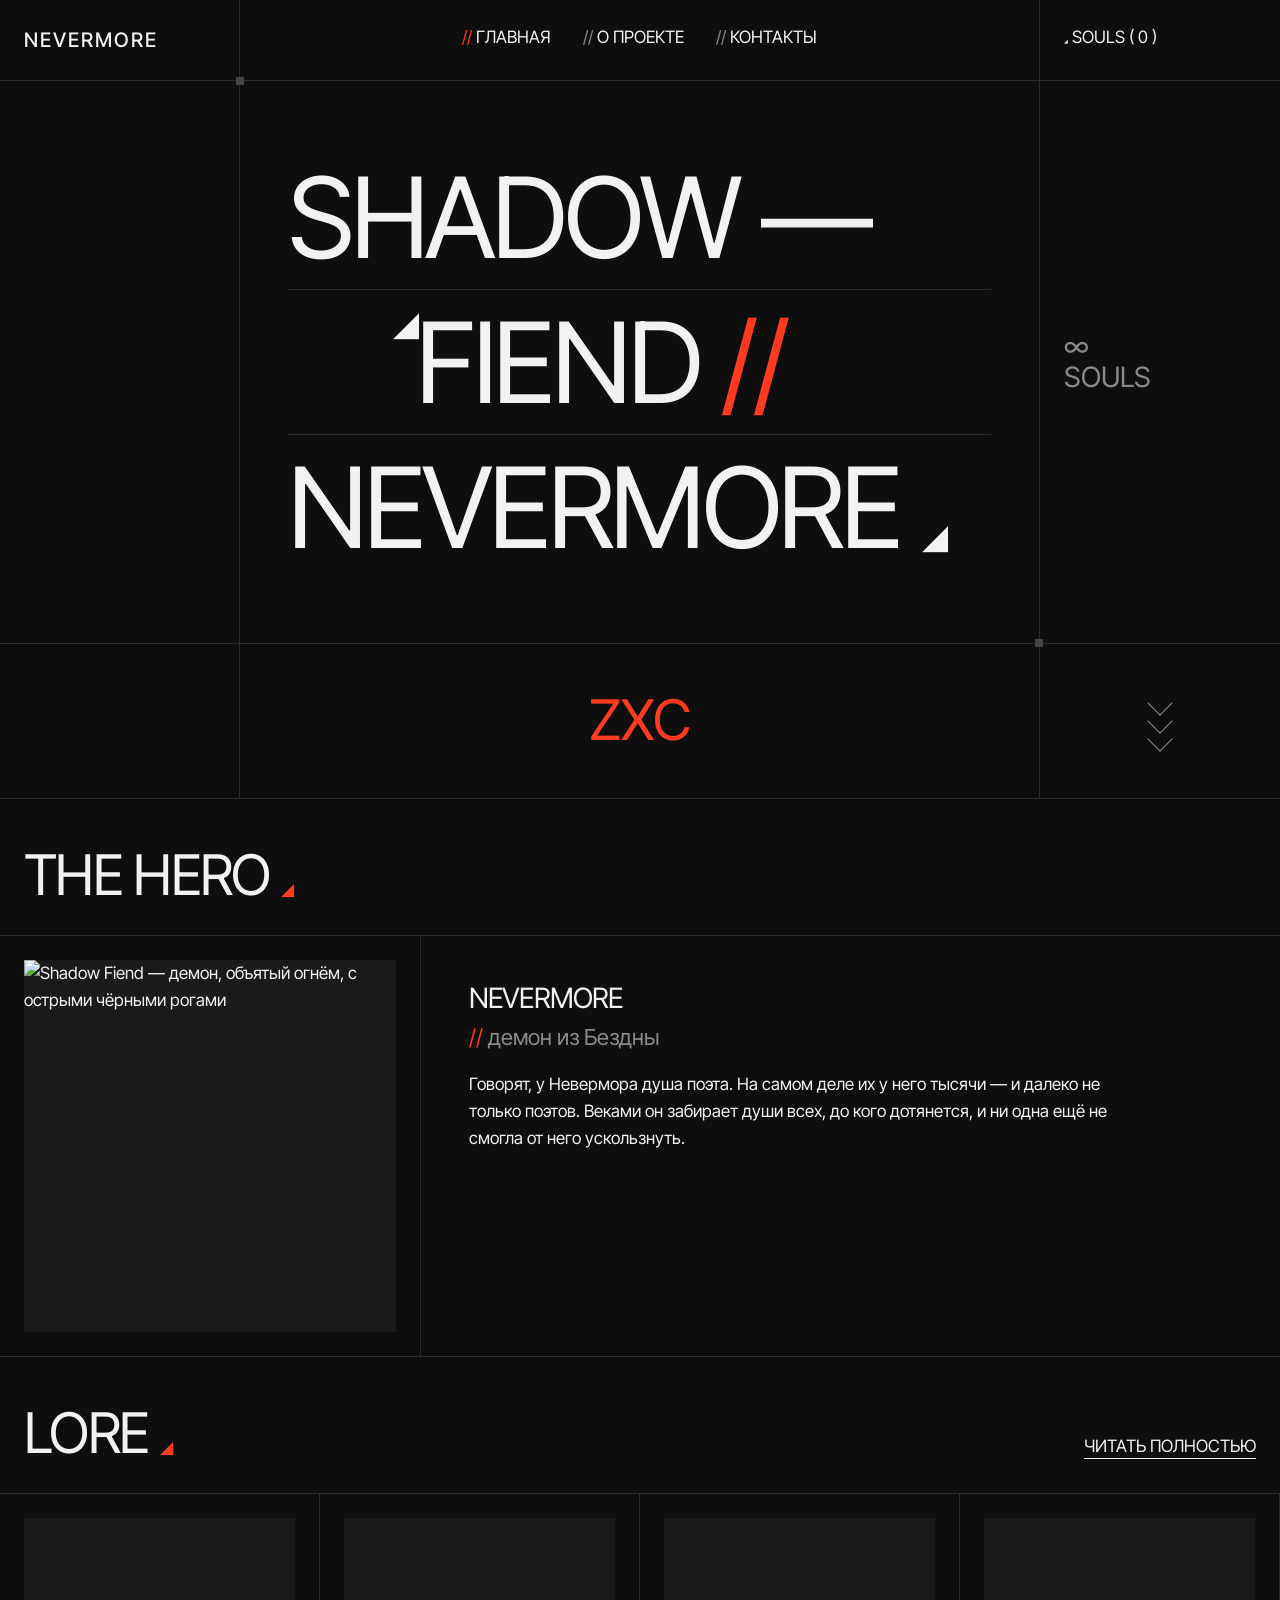
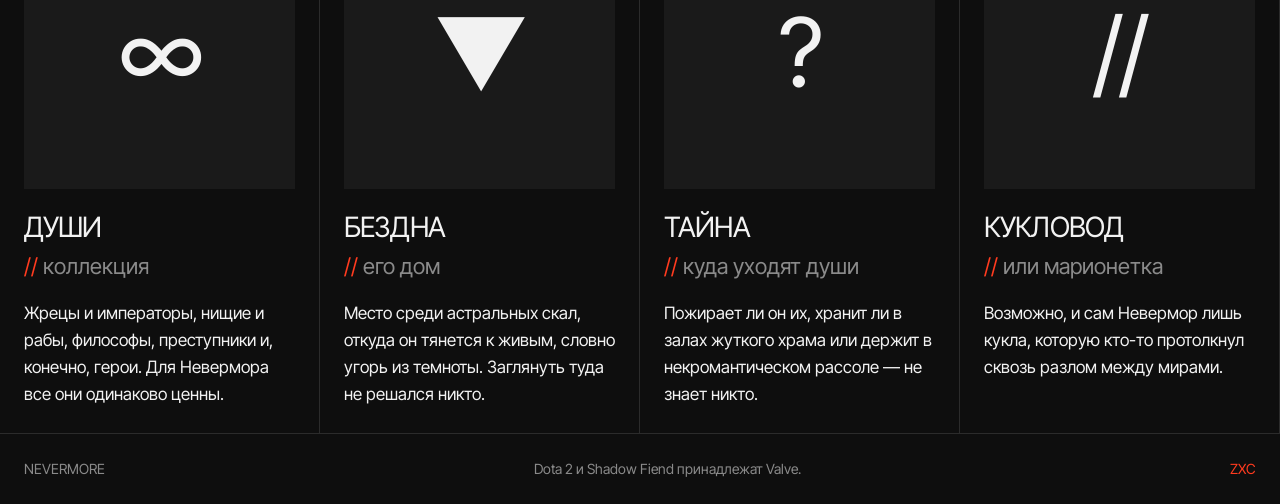
==== index.html @ dd387177 "Add files via upload" ====
<!doctype html>
<html lang="ru">
<head>
  <meta charset="UTF-8">
  <meta name="viewport" content="width=device-width, initial-scale=1.0">
  <title>Shadow Fiend — Главная</title>

  <!-- Шрифт Inter Tight: узкий гротеск, поддерживает русские буквы -->
  <link rel="preconnect" href="https://fonts.googleapis.com">
  <link rel="preconnect" href="https://fonts.gstatic.com" crossorigin>
  <link href="https://fonts.googleapis.com/css2?family=Inter+Tight:wght@400;500&display=swap" rel="stylesheet">

  <link rel="stylesheet" href="style.css">
</head>
<body>

  <!-- ШАПКА: три клетки — логотип, меню, счётчик -->
  <header class="header">
    <a class="logo" href="index.html">NEVERMORE</a>
    <nav class="nav">
      <a href="index.html" class="active"><span class="slash">//</span> Главная</a>
      <a href="about.html"><span class="slash">//</span> О проекте</a>
      <a href="contacts.html"><span class="slash">//</span> Контакты</a>
    </nav>
    <div class="header-side"><span class="tri">◢</span> SOULS ( 0 )</div>
  </header>

  <main>
    <!-- ПЕРВЫЙ ЭКРАН: сетка из 3 колонок и 2 строк -->
    <section class="hero">
      <div class="hero-empty"></div>

      <div class="hero-main">
        <span class="mark mark-top"></span>
        <span class="mark mark-bottom"></span>
        <h1>
          <span class="line">SHADOW —</span>
          <span class="line line-shift"><span class="tri">◢</span>FIEND <span class="accent">//</span></span>
          <span class="line">NEVERMORE <span class="tri">◢</span></span>
        </h1>
      </div>

      <div class="hero-count">∞<br>SOULS</div>

      <div class="hero-empty"></div>
      <div class="zxc">ZXC</div>
      <div class="chevrons">
        <span class="chevron"></span>
        <span class="chevron"></span>
        <span class="chevron"></span>
      </div>
    </section>

    <!-- О ГЕРОЕ: картинка + текст -->
    <section class="section">
      <div class="section-head">
        <h2>THE HERO <span class="tri accent">◢</span></h2>
      </div>
      <div class="hero-card">
        <div class="pic">
          <img src="img/shadow_fiend.jpg" alt="Shadow Fiend — демон, объятый огнём, с острыми чёрными рогами">
        </div>
        <div class="hero-card-text">
          <h3>Nevermore</h3>
          <p class="meta"><span class="accent">//</span> демон из Бездны</p>
          <p>Говорят, у Невермора душа поэта. На самом деле их у него тысячи — и далеко не только поэтов. Веками он забирает души всех, до кого дотянется, и ни одна ещё не смогла от него ускользнуть.</p>
        </div>
      </div>
    </section>

    <!-- ЛОР: 4 карточки -->
    <section class="section">
      <div class="section-head">
        <h2>LORE <span class="tri accent">◢</span></h2>
        <a class="link-all" href="about.html">Читать полностью</a>
      </div>
      <div class="cards">
        <article class="card">
          <div class="pic glyph">∞</div>
          <h3>Души</h3>
          <p class="meta"><span class="accent">//</span> коллекция</p>
          <p>Жрецы и императоры, нищие и рабы, философы, преступники и, конечно, герои. Для Невермора все они одинаково ценны.</p>
        </article>
        <article class="card">
          <div class="pic glyph">▼</div>
          <h3>Бездна</h3>
          <p class="meta"><span class="accent">//</span> его дом</p>
          <p>Место среди астральных скал, откуда он тянется к живым, словно угорь из темноты. Заглянуть туда не решался никто.</p>
        </article>
        <article class="card">
          <div class="pic glyph">?</div>
          <h3>Тайна</h3>
          <p class="meta"><span class="accent">//</span> куда уходят души</p>
          <p>Пожирает ли он их, хранит ли в залах жуткого храма или держит в некромантическом рассоле — не знает никто.</p>
        </article>
        <article class="card">
          <div class="pic glyph">//</div>
          <h3>Кукловод</h3>
          <p class="meta"><span class="accent">//</span> или марионетка</p>
          <p>Возможно, и сам Невермор лишь кукла, которую кто-то протолкнул сквозь разлом между мирами.</p>
        </article>
      </div>
    </section>
  </main>

  <footer class="footer">
    <span>NEVERMORE</span>
    <span>Dota 2 и Shadow Fiend принадлежат Valve.</span>
    <span class="accent">ZXC</span>
  </footer>

</body>
</html>
---- style.css ----
/* =========================================
   1. ЦВЕТА — все в одном месте
   ========================================= */
:root {
  --bg: #0e0e0e;      /* фон страницы */
  --cell: #1a1a1a;    /* фон под картинками */
  --line: #2b2b2b;    /* тонкие линии сетки */
  --text: #f2f2f2;    /* основной текст */
  --muted: #8a8a8a;   /* серый текст и «//» в меню */
  --accent: #ff3b1f;  /* красно-оранжевый акцент */
}

/* =========================================
   2. БАЗА
   ========================================= */
* { box-sizing: border-box; }

body {
  margin: 0;
  font-family: "Inter Tight", Arial, sans-serif;
  font-size: 17px;
  line-height: 1.6;
  color: var(--text);
  background: var(--bg);
  overflow-x: hidden;   /* чтобы квадратики-метки не давали прокрутку вбок */
}

/* Все крупные заголовки — капсом, плотно, без жирности */
h1, h2, h3 {
  margin: 0;
  font-weight: 400;
  line-height: 1;
  letter-spacing: -0.03em;
  text-transform: uppercase;
}
h1 { font-size: 48px; }
h2 { font-size: 32px; }
h3 { font-size: 28px; }

p { margin: 0; max-width: 640px; }

a { color: var(--text); }
a:focus-visible { outline: 2px solid var(--accent); outline-offset: 3px; }

img { max-width: 100%; display: block; }

/* Маленькие повторяющиеся элементы */
.accent { color: var(--accent); }
.tri { font-size: 0.3em; }          /* треугольничек ◢ */
.slash { color: var(--muted); }     /* «//» перед пунктами меню */

/* =========================================
   3. ШАПКА
   На телефоне клетки идут друг под другом,
   на ПК — в три колонки (см. блок 9).
   ========================================= */
.header {
  display: grid;
  border-bottom: 1px solid var(--line);
}

.logo,
.nav,
.header-side {
  padding: 24px;
}

.logo {
  font-size: 20px;
  font-weight: 500;
  letter-spacing: 0.1em;
  text-decoration: none;
  border-bottom: 1px solid var(--line);
}

.nav {
  display: flex;
  flex-wrap: wrap;
  gap: 16px 32px;
  border-bottom: 1px solid var(--line);
}

.nav a {
  text-decoration: none;
  text-transform: uppercase;
}

/* Текущая страница и наведение: «//» становится красным */
.nav a.active .slash,
.nav a:hover .slash {
  color: var(--accent);
}

.header-side { text-transform: uppercase; }

/* =========================================
   4. ПЕРВЫЙ ЭКРАН
   ========================================= */
.hero {
  display: grid;
}

.hero > * {
  border-bottom: 1px solid var(--line);
}

.hero-empty { display: none; }   /* пустые клетки нужны только на ПК */

.hero-main {
  position: relative;   /* чтобы метки .mark вставали по углам этой клетки */
  padding: 48px 24px;
}

/* Каждая строка заголовка — отдельный блок с линией снизу */
.line {
  display: block;
  padding: 16px 0;
  border-bottom: 1px solid var(--line);
}
.line:last-child { border-bottom: none; }

.line-shift { padding-left: 15%; }       /* «лесенка» */
.line-shift .tri { vertical-align: top; }

/* Квадратики на пересечениях линий */
.mark {
  position: absolute;
  width: 8px;
  height: 8px;
  background: #444;
}
.mark-top    { top: -4px;    left: -4px; }
.mark-bottom { bottom: -4px; right: -4px; }

.hero-count {
  padding: 24px;
  font-size: 28px;
  line-height: 1.1;
  color: var(--muted);
  text-transform: uppercase;
  display: flex;
  align-items: center;
}

.zxc {
  padding: 32px 24px;
  font-size: 56px;
  text-align: center;
  color: var(--accent);
}

/* Стрелки вниз: квадрат с двумя рамками, повёрнутый на 45° */
.chevrons {
  display: flex;
  flex-direction: column;
  align-items: center;
  justify-content: center;
  padding: 24px;
}
.chevron {
  width: 18px;
  height: 18px;
  border-right: 1.5px solid var(--muted);
  border-bottom: 1.5px solid var(--muted);
  transform: rotate(45deg);
}

/* =========================================
   5. РАЗДЕЛЫ
   ========================================= */
.section-head {
  display: flex;
  justify-content: space-between;
  align-items: flex-end;
  gap: 16px;
  padding: 48px 24px 32px;
  border-bottom: 1px solid var(--line);
}

.link-all {
  text-transform: uppercase;
  text-underline-offset: 6px;
  white-space: nowrap;
}
.link-all:hover { color: var(--accent); }

/* Серый квадрат под картинку или большой символ */
.pic {
  aspect-ratio: 1;
  background: var(--cell);
  display: flex;
  align-items: center;
  justify-content: center;
  overflow: hidden;
}
.pic img {
  width: 100%;
  height: 100%;
  object-fit: cover;
}

/* Большой символ вместо картинки в карточке */
.glyph {
  font-size: 96px;
  letter-spacing: -0.04em;
}

.meta {
  margin: 8px 0 16px;
  font-size: 22px;
  color: var(--muted);
}

/* Блок «о герое»: картинка + текст */
.hero-card {
  display: grid;
  border-bottom: 1px solid var(--line);
}
.hero-card .pic { margin: 24px; }
.hero-card-text { padding: 24px; }

/* =========================================
   6. КАРТОЧКИ СПОСОБНОСТЕЙ
   auto-fit + minmax = браузер сам решает,
   сколько карточек влезет в ряд (не уже 240px).
   ========================================= */
.cards {
  display: grid;
  grid-template-columns: repeat(auto-fit, minmax(240px, 1fr));
}

.card {
  padding: 24px;
  border-right: 1px solid var(--line);
  border-bottom: 1px solid var(--line);
}
.card .pic { margin-bottom: 24px; }

/* =========================================
   7. СТРАНИЦЫ «О ПРОЕКТЕ» И «КОНТАКТЫ»
   ========================================= */
.page-title {
  padding: 64px 24px 32px;
  border-bottom: 1px solid var(--line);
}

.row {
  display: grid;
  gap: 16px;
  padding: 32px 24px;
  border-bottom: 1px solid var(--line);
}
.row h2 { font-size: 24px; }

.list { margin: 0; padding-left: 20px; }
.list li { margin-bottom: 8px; }
.list li::marker { color: var(--accent); }

.row a { text-underline-offset: 5px; }
.row a:hover { color: var(--accent); }

/* =========================================
   8. ПОДВАЛ
   ========================================= */
.footer {
  display: flex;
  flex-wrap: wrap;
  justify-content: space-between;
  gap: 16px;
  padding: 24px;
  font-size: 14px;
  color: var(--muted);
}

/* =========================================
   9. АДАПТИВ: экраны от 1024px (ПК)
   Здесь включаем сетку в три колонки.
   ========================================= */
@media (min-width: 1024px) {
  h1 { font-size: 112px; }
  h2 { font-size: 56px; }

  /* Три колонки: 240px | всё остальное | 240px */
  .header,
  .hero {
    grid-template-columns: 240px 1fr 240px;
  }

  .logo,
  .nav {
    border-bottom: none;
    border-right: 1px solid var(--line);
  }
  .nav { justify-content: center; }

  .hero-empty { display: block; }
  .hero-empty,
  .hero-main,
  .zxc {
    border-right: 1px solid var(--line);
  }
  .hero-main { padding: 64px 48px; }

  .hero-card { grid-template-columns: 420px 1fr; }
  .hero-card-text {
    border-left: 1px solid var(--line);
    padding: 48px;
  }

  .row { grid-template-columns: 340px 1fr; }
}
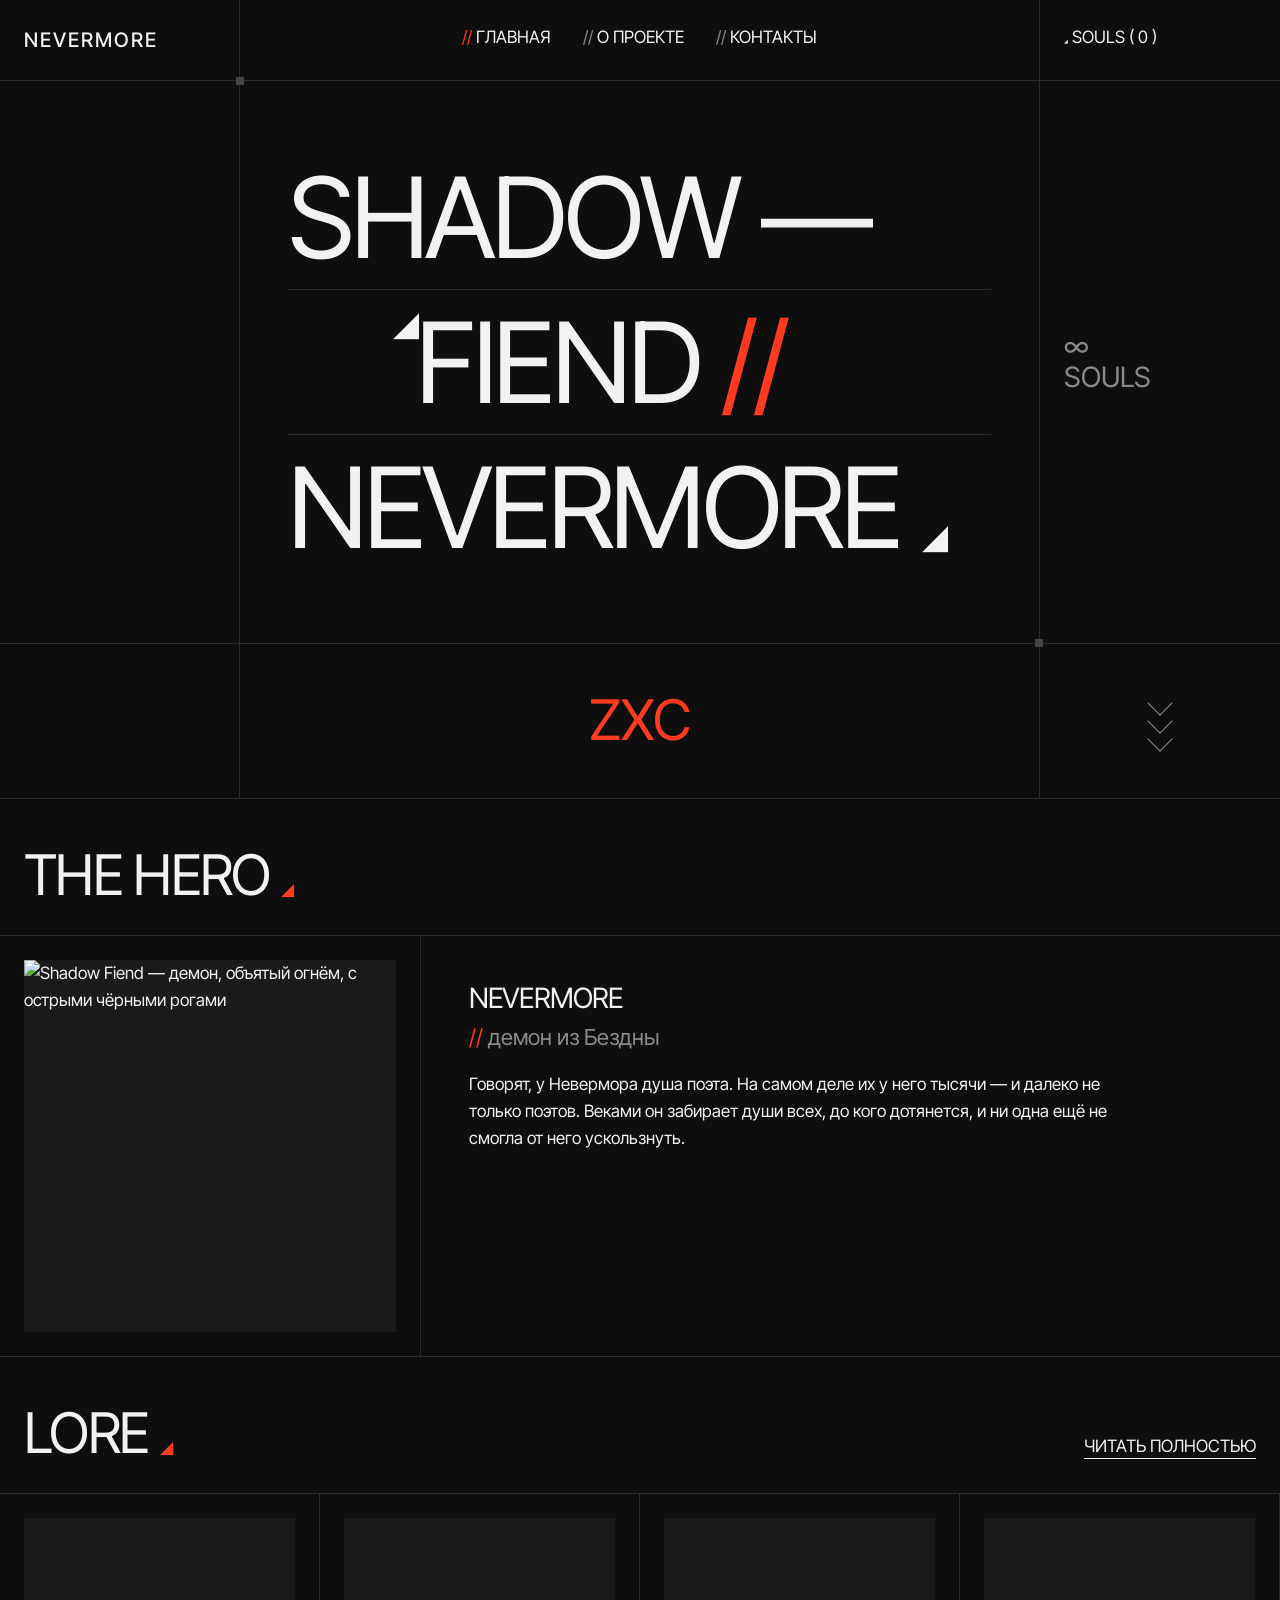
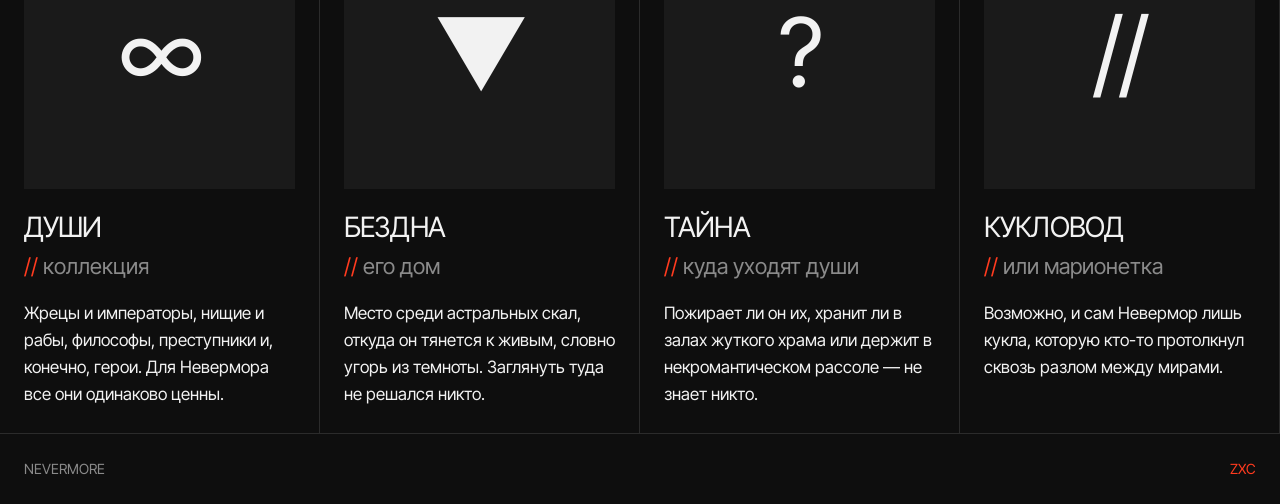
==== commit 48b93fed: "Update index.html" ====
--- a/index.html
+++ b/index.html
@@ -105,7 +105,7 @@
 
   <footer class="footer">
     <span>NEVERMORE</span>
-    <span>Dota 2 и Shadow Fiend принадлежат Valve.</span>
+    
     <span class="accent">ZXC</span>
   </footer>
 
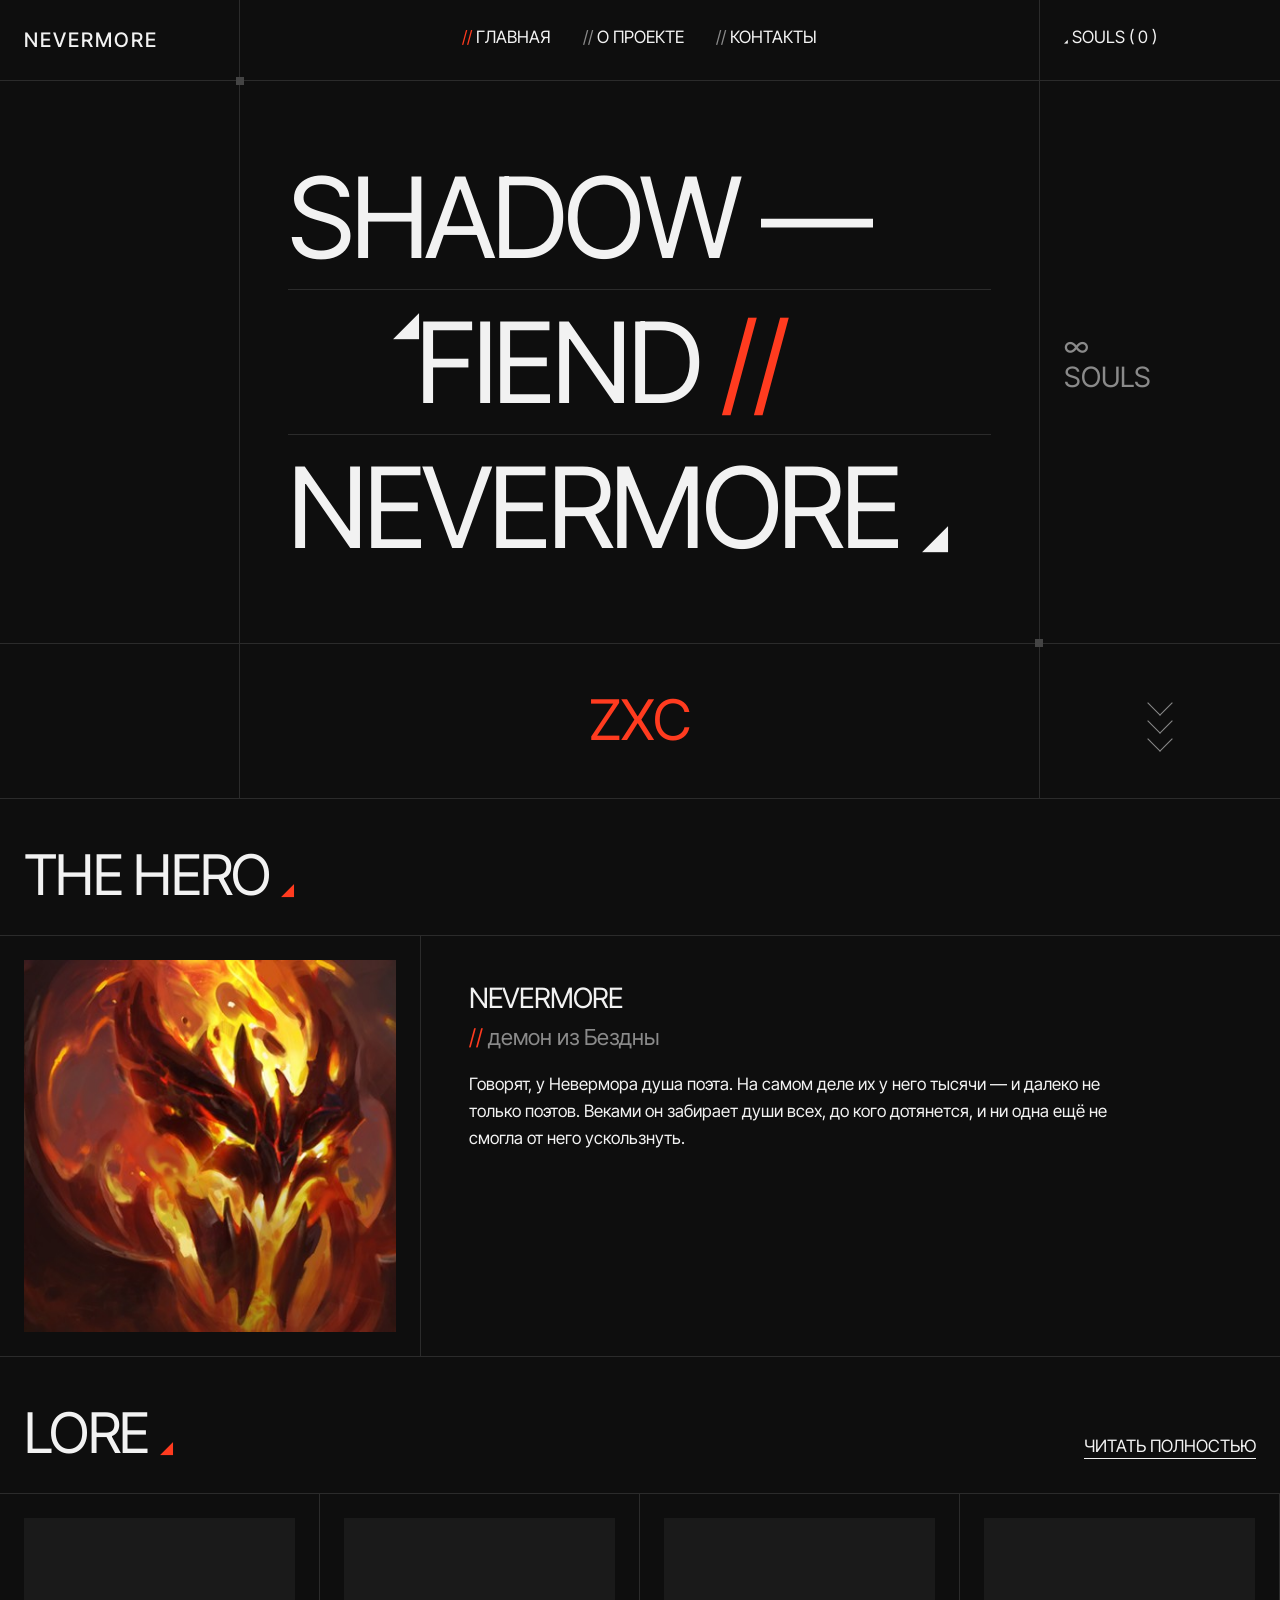
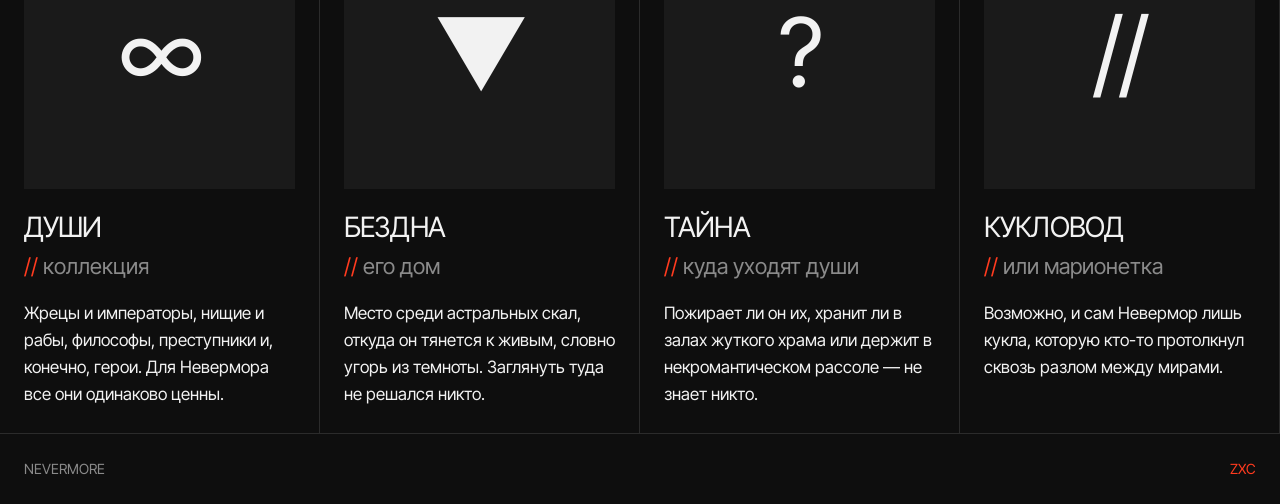
==== commit bba40f9a: "Update index.html" ====
--- a/index.html
+++ b/index.html
@@ -5,7 +5,7 @@
   <meta name="viewport" content="width=device-width, initial-scale=1.0">
   <title>Shadow Fiend — Главная</title>
 
-  <!-- Шрифт Inter Tight: узкий гротеск, поддерживает русские буквы -->
+  
   <link rel="preconnect" href="https://fonts.googleapis.com">
   <link rel="preconnect" href="https://fonts.gstatic.com" crossorigin>
   <link href="https://fonts.googleapis.com/css2?family=Inter+Tight:wght@400;500&display=swap" rel="stylesheet">
@@ -14,7 +14,7 @@
 </head>
 <body>
 
-  <!-- ШАПКА: три клетки — логотип, меню, счётчик -->
+  
   <header class="header">
     <a class="logo" href="index.html">NEVERMORE</a>
     <nav class="nav">
@@ -26,7 +26,7 @@
   </header>
 
   <main>
-    <!-- ПЕРВЫЙ ЭКРАН: сетка из 3 колонок и 2 строк -->
+    
     <section class="hero">
       <div class="hero-empty"></div>
 
@@ -51,14 +51,14 @@
       </div>
     </section>
 
-    <!-- О ГЕРОЕ: картинка + текст -->
+    
     <section class="section">
       <div class="section-head">
         <h2>THE HERO <span class="tri accent">◢</span></h2>
       </div>
       <div class="hero-card">
         <div class="pic">
-          <img src="img/shadow_fiend.jpg" alt="Shadow Fiend — демон, объятый огнём, с острыми чёрными рогами">
+          <img src="shadow_fiend.jpg" alt="Shadow Fiend — демон, объятый огнём, с острыми чёрными рогами">
         </div>
         <div class="hero-card-text">
           <h3>Nevermore</h3>
@@ -68,7 +68,7 @@
       </div>
     </section>
 
-    <!-- ЛОР: 4 карточки -->
+    
     <section class="section">
       <div class="section-head">
         <h2>LORE <span class="tri accent">◢</span></h2>
